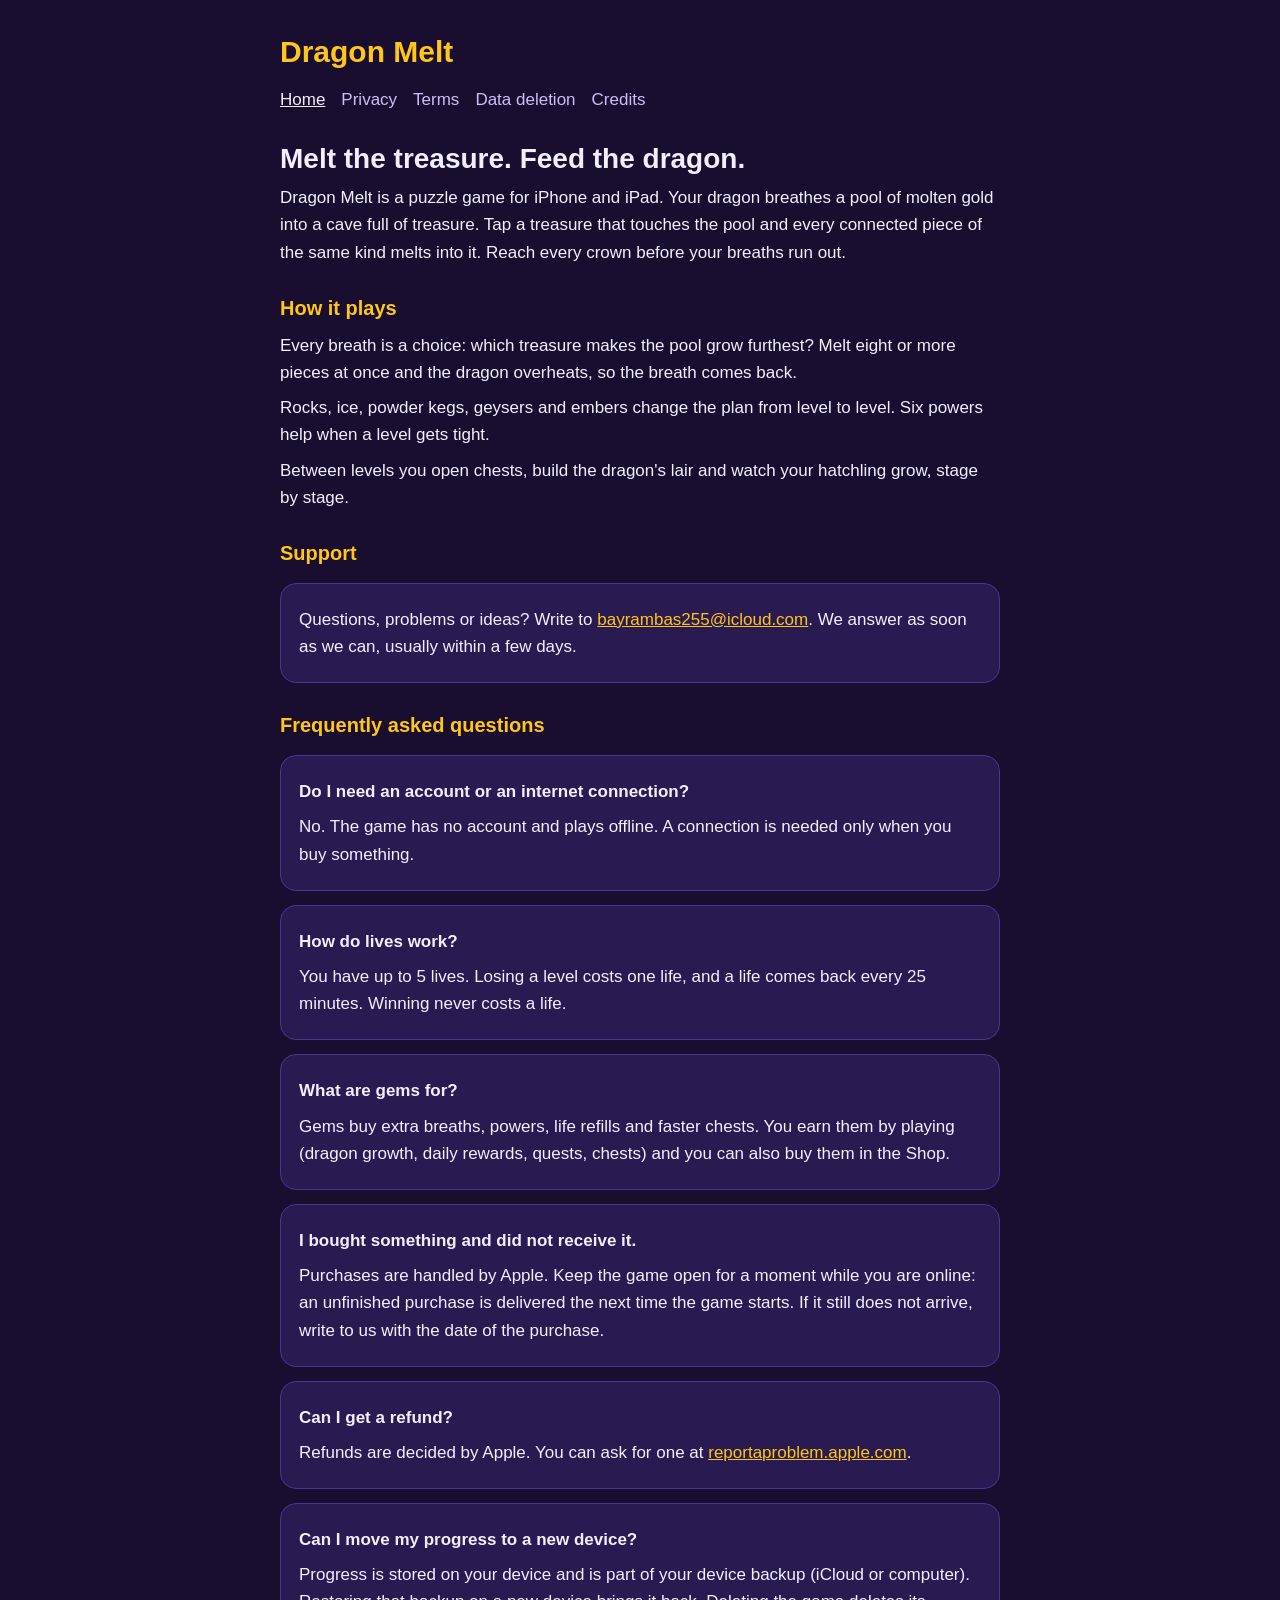
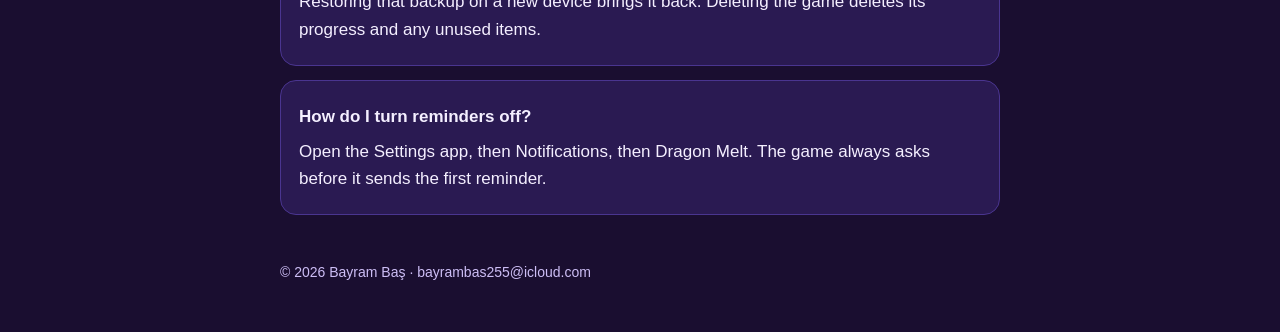
==== index.html @ 59db4603 "Dragon Melt support site: home, privacy policy, terms, data deletion, credits Co-Authored-By: Claude" ====
<!doctype html>
<html lang="en" dir="ltr">
<head>
<meta charset="utf-8">
<meta name="viewport" content="width=device-width, initial-scale=1">
<title>Dragon Melt</title>
<meta name="description" content="Melt the treasure. Feed the dragon.">
<link rel="stylesheet" href="style.css">
</head>
<body>
<header><a class="brand" href="">Dragon Melt</a><nav><a href="" aria-current="page">Home</a><a href="privacy/">Privacy</a><a href="terms/">Terms</a><a href="data-deletion/">Data deletion</a><a href="credits/">Credits</a></nav></header>
<main>
<h1>Melt the treasure. Feed the dragon.</h1>
<p>Dragon Melt is a puzzle game for iPhone and iPad. Your dragon breathes a pool of molten gold into a cave full of treasure. Tap a treasure that touches the pool and every connected piece of the same kind melts into it. Reach every crown before your breaths run out.</p><h2>How it plays</h2><p>Every breath is a choice: which treasure makes the pool grow furthest? Melt eight or more pieces at once and the dragon overheats, so the breath comes back.</p><p>Rocks, ice, powder kegs, geysers and embers change the plan from level to level. Six powers help when a level gets tight.</p><p>Between levels you open chests, build the dragon's lair and watch your hatchling grow, stage by stage.</p><h2>Support</h2><div class="card"><p>Questions, problems or ideas? Write to <a href="mailto:bayrambas255@icloud.com">bayrambas255@icloud.com</a>. We answer as soon as we can, usually within a few days.</p></div><h2>Frequently asked questions</h2><div class="card"><p><strong>Do I need an account or an internet connection?</strong></p><p>No. The game has no account and plays offline. A connection is needed only when you buy something.</p></div><div class="card"><p><strong>How do lives work?</strong></p><p>You have up to 5 lives. Losing a level costs one life, and a life comes back every 25 minutes. Winning never costs a life.</p></div><div class="card"><p><strong>What are gems for?</strong></p><p>Gems buy extra breaths, powers, life refills and faster chests. You earn them by playing (dragon growth, daily rewards, quests, chests) and you can also buy them in the Shop.</p></div><div class="card"><p><strong>I bought something and did not receive it.</strong></p><p>Purchases are handled by Apple. Keep the game open for a moment while you are online: an unfinished purchase is delivered the next time the game starts. If it still does not arrive, write to us with the date of the purchase.</p></div><div class="card"><p><strong>Can I get a refund?</strong></p><p>Refunds are decided by Apple. You can ask for one at <a href="https://reportaproblem.apple.com">reportaproblem.apple.com</a>.</p></div><div class="card"><p><strong>Can I move my progress to a new device?</strong></p><p>Progress is stored on your device and is part of your device backup (iCloud or computer). Restoring that backup on a new device brings it back. Deleting the game deletes its progress and any unused items.</p></div><div class="card"><p><strong>How do I turn reminders off?</strong></p><p>Open the Settings app, then Notifications, then Dragon Melt. The game always asks before it sends the first reminder.</p></div>
</main>
<footer><p>© 2026 Bayram Baş · bayrambas255@icloud.com</p></footer>
</body>
</html>
---- style.css ----
:root{--bg:#1a0e30;--panel:#2a1a52;--ink:#f4efff;--soft:#cdbef5;--gold:#ffc61a;--line:#4a3590}
*{box-sizing:border-box}
body{margin:0;background:var(--bg);color:var(--ink);font:17px/1.6 -apple-system,BlinkMacSystemFont,"Segoe UI",Roboto,"Noto Sans",sans-serif}
main,header,footer{max-width:760px;margin:0 auto;padding:0 20px}
header{padding-top:28px}
.brand{font-size:30px;font-weight:800;color:var(--gold);text-decoration:none}
nav{display:flex;flex-wrap:wrap;gap:6px 16px;margin:10px 0 0}
nav a{color:var(--soft);text-decoration:none}
nav a:hover,nav a[aria-current]{color:var(--ink);text-decoration:underline}
h1{font-size:28px;line-height:1.25;margin:28px 0 8px}
h2{font-size:20px;margin:26px 0 6px;color:var(--gold)}
p{margin:8px 0}
a{color:var(--gold);overflow-wrap:anywhere}
.card{background:var(--panel);border:1px solid var(--line);border-radius:16px;padding:14px 18px;margin:14px 0}
.note{color:var(--soft);font-size:15px}
footer{color:var(--soft);font-size:14px;padding:24px 20px 40px}
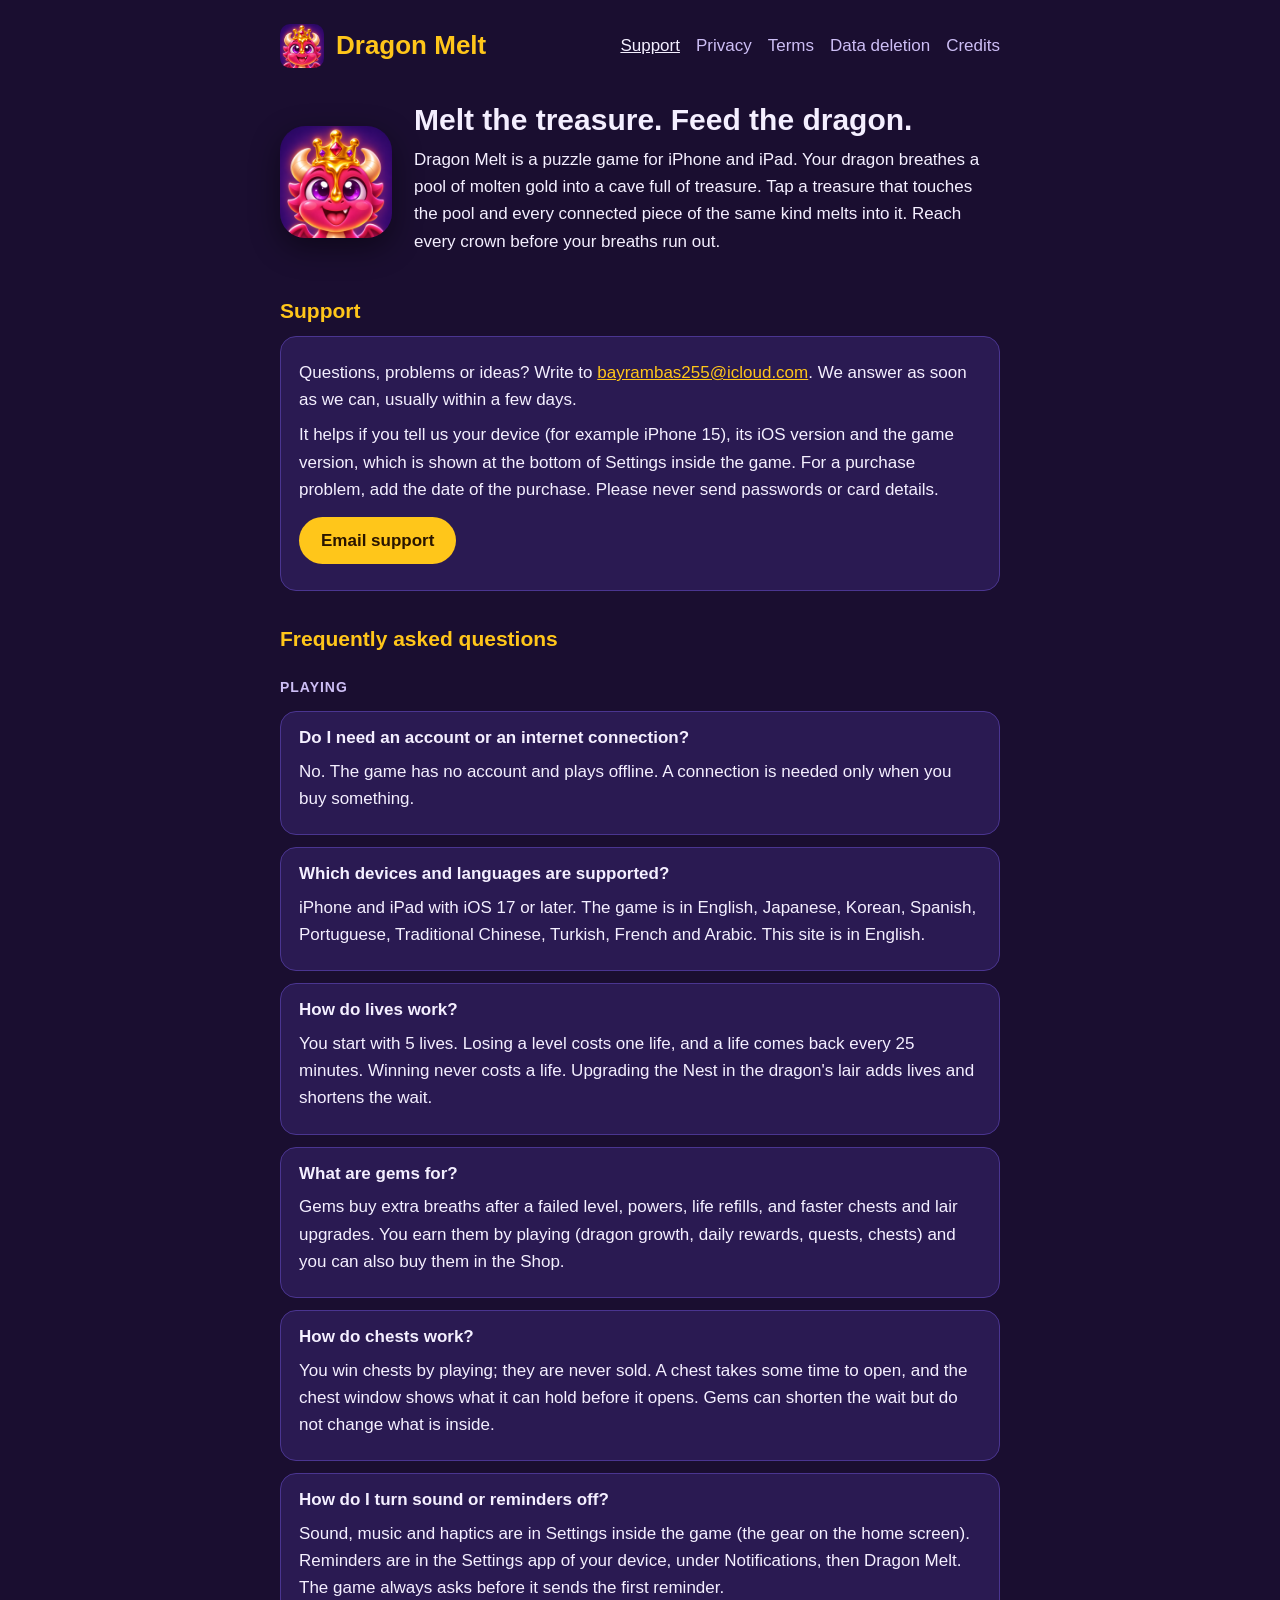
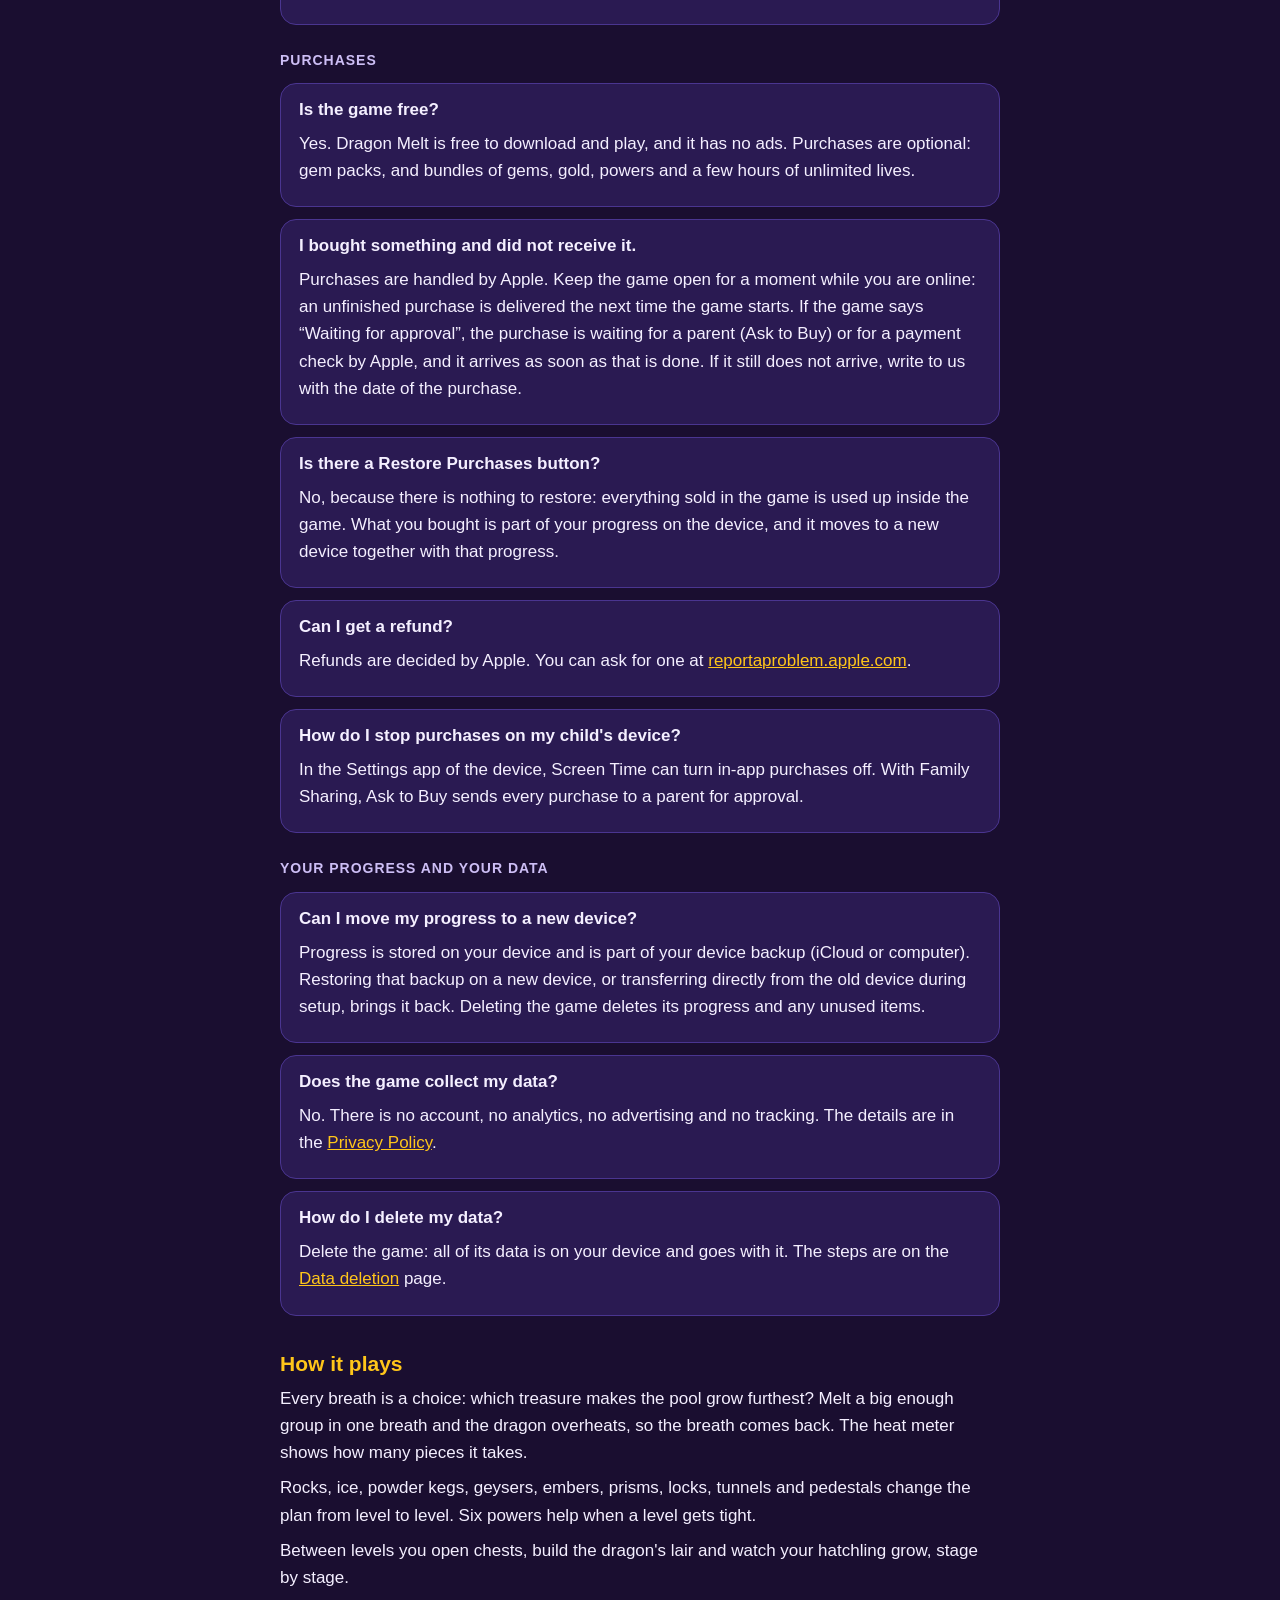
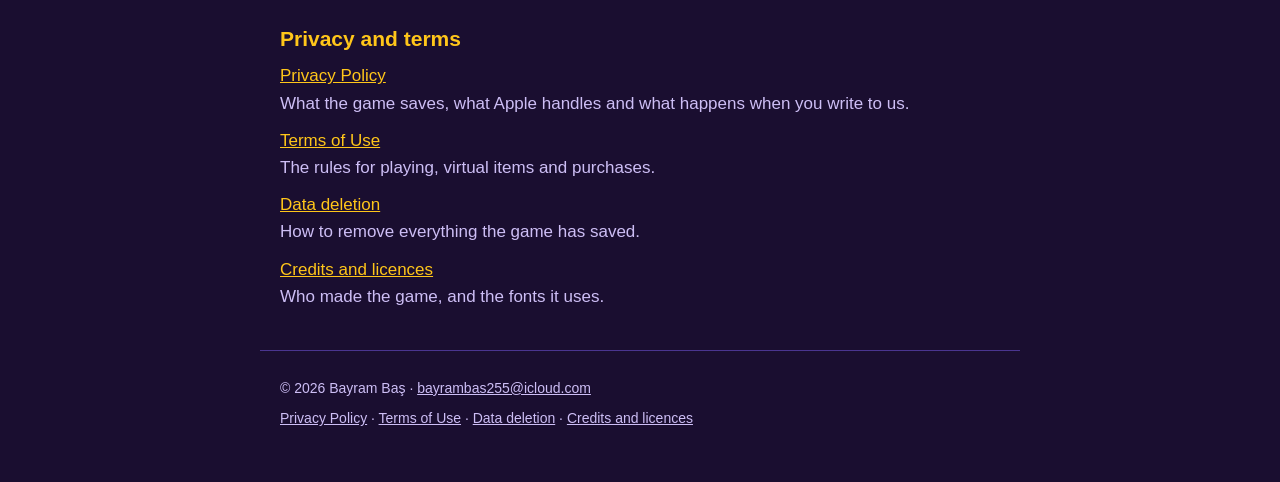
==== commit 1e874ae7: "Support, privacy policy and terms rewritten against the game's real behaviour Privacy: support email" ====
--- a/index.html
+++ b/index.html
@@ -3,16 +3,26 @@
 <head>
 <meta charset="utf-8">
 <meta name="viewport" content="width=device-width, initial-scale=1">
-<title>Dragon Melt</title>
-<meta name="description" content="Melt the treasure. Feed the dragon.">
+<title>Dragon Melt Support</title>
+<meta name="description" content="Support for Dragon Melt, a puzzle game for iPhone and iPad: contact, frequently asked questions, privacy policy and terms of use.">
+<link rel="canonical" href="https://bayrambas255.github.io/dragon-melt-support/">
+<meta property="og:url" content="https://bayrambas255.github.io/dragon-melt-support/">
+<meta property="og:type" content="website">
+<meta property="og:site_name" content="Dragon Melt">
+<meta property="og:title" content="Dragon Melt Support">
+<meta property="og:description" content="Support for Dragon Melt, a puzzle game for iPhone and iPad: contact, frequently asked questions, privacy policy and terms of use.">
+<meta property="og:image" content="https://bayrambas255.github.io/dragon-melt-support/icon.png">
+<meta name="twitter:card" content="summary">
+<meta name="theme-color" content="#1a0e30">
+<link rel="icon" type="image/png" href="icon.png">
+<link rel="apple-touch-icon" href="icon.png">
 <link rel="stylesheet" href="style.css">
 </head>
 <body>
-<header><a class="brand" href="">Dragon Melt</a><nav><a href="" aria-current="page">Home</a><a href="privacy/">Privacy</a><a href="terms/">Terms</a><a href="data-deletion/">Data deletion</a><a href="credits/">Credits</a></nav></header>
+<header><a class="brand" href="./"><img src="icon.png" alt="" width="44" height="44">Dragon Melt</a><nav class="site" aria-label="Site"><a href="./" aria-current="page">Support</a><a href="privacy/">Privacy</a><a href="terms/">Terms</a><a href="data-deletion/">Data deletion</a><a href="credits/">Credits</a></nav></header>
 <main>
-<h1>Melt the treasure. Feed the dragon.</h1>
-<p>Dragon Melt is a puzzle game for iPhone and iPad. Your dragon breathes a pool of molten gold into a cave full of treasure. Tap a treasure that touches the pool and every connected piece of the same kind melts into it. Reach every crown before your breaths run out.</p><h2>How it plays</h2><p>Every breath is a choice: which treasure makes the pool grow furthest? Melt eight or more pieces at once and the dragon overheats, so the breath comes back.</p><p>Rocks, ice, powder kegs, geysers and embers change the plan from level to level. Six powers help when a level gets tight.</p><p>Between levels you open chests, build the dragon's lair and watch your hatchling grow, stage by stage.</p><h2>Support</h2><div class="card"><p>Questions, problems or ideas? Write to <a href="mailto:bayrambas255@icloud.com">bayrambas255@icloud.com</a>. We answer as soon as we can, usually within a few days.</p></div><h2>Frequently asked questions</h2><div class="card"><p><strong>Do I need an account or an internet connection?</strong></p><p>No. The game has no account and plays offline. A connection is needed only when you buy something.</p></div><div class="card"><p><strong>How do lives work?</strong></p><p>You have up to 5 lives. Losing a level costs one life, and a life comes back every 25 minutes. Winning never costs a life.</p></div><div class="card"><p><strong>What are gems for?</strong></p><p>Gems buy extra breaths, powers, life refills and faster chests. You earn them by playing (dragon growth, daily rewards, quests, chests) and you can also buy them in the Shop.</p></div><div class="card"><p><strong>I bought something and did not receive it.</strong></p><p>Purchases are handled by Apple. Keep the game open for a moment while you are online: an unfinished purchase is delivered the next time the game starts. If it still does not arrive, write to us with the date of the purchase.</p></div><div class="card"><p><strong>Can I get a refund?</strong></p><p>Refunds are decided by Apple. You can ask for one at <a href="https://reportaproblem.apple.com">reportaproblem.apple.com</a>.</p></div><div class="card"><p><strong>Can I move my progress to a new device?</strong></p><p>Progress is stored on your device and is part of your device backup (iCloud or computer). Restoring that backup on a new device brings it back. Deleting the game deletes its progress and any unused items.</p></div><div class="card"><p><strong>How do I turn reminders off?</strong></p><p>Open the Settings app, then Notifications, then Dragon Melt. The game always asks before it sends the first reminder.</p></div>
+<div class="hero"><img src="icon.png" alt="Dragon Melt app icon" width="112" height="112"><div><h1>Melt the treasure. Feed the dragon.</h1><p>Dragon Melt is a puzzle game for iPhone and iPad. Your dragon breathes a pool of molten gold into a cave full of treasure. Tap a treasure that touches the pool and every connected piece of the same kind melts into it. Reach every crown before your breaths run out.</p></div></div><h2 id="support">Support</h2><div class="card"><p>Questions, problems or ideas? Write to <a href="mailto:bayrambas255@icloud.com">bayrambas255@icloud.com</a>. We answer as soon as we can, usually within a few days.</p><p>It helps if you tell us your device (for example iPhone 15), its iOS version and the game version, which is shown at the bottom of Settings inside the game. For a purchase problem, add the date of the purchase. Please never send passwords or card details.</p><p><a class="button" href="mailto:bayrambas255@icloud.com?subject=Dragon%20Melt%20support">Email support</a></p></div><h2 id="faq">Frequently asked questions</h2><h3>Playing</h3><div class="card"><h4>Do I need an account or an internet connection?</h4><p>No. The game has no account and plays offline. A connection is needed only when you buy something.</p></div><div class="card"><h4>Which devices and languages are supported?</h4><p>iPhone and iPad with iOS 17 or later. The game is in English, Japanese, Korean, Spanish, Portuguese, Traditional Chinese, Turkish, French and Arabic. This site is in English.</p></div><div class="card"><h4>How do lives work?</h4><p>You start with 5 lives. Losing a level costs one life, and a life comes back every 25 minutes. Winning never costs a life. Upgrading the Nest in the dragon's lair adds lives and shortens the wait.</p></div><div class="card"><h4>What are gems for?</h4><p>Gems buy extra breaths after a failed level, powers, life refills, and faster chests and lair upgrades. You earn them by playing (dragon growth, daily rewards, quests, chests) and you can also buy them in the Shop.</p></div><div class="card"><h4>How do chests work?</h4><p>You win chests by playing; they are never sold. A chest takes some time to open, and the chest window shows what it can hold before it opens. Gems can shorten the wait but do not change what is inside.</p></div><div class="card"><h4>How do I turn sound or reminders off?</h4><p>Sound, music and haptics are in Settings inside the game (the gear on the home screen). Reminders are in the Settings app of your device, under Notifications, then Dragon Melt. The game always asks before it sends the first reminder.</p></div><h3>Purchases</h3><div class="card"><h4>Is the game free?</h4><p>Yes. Dragon Melt is free to download and play, and it has no ads. Purchases are optional: gem packs, and bundles of gems, gold, powers and a few hours of unlimited lives.</p></div><div class="card"><h4>I bought something and did not receive it.</h4><p>Purchases are handled by Apple. Keep the game open for a moment while you are online: an unfinished purchase is delivered the next time the game starts. If the game says “Waiting for approval”, the purchase is waiting for a parent (Ask to Buy) or for a payment check by Apple, and it arrives as soon as that is done. If it still does not arrive, write to us with the date of the purchase.</p></div><div class="card"><h4>Is there a Restore Purchases button?</h4><p>No, because there is nothing to restore: everything sold in the game is used up inside the game. What you bought is part of your progress on the device, and it moves to a new device together with that progress.</p></div><div class="card"><h4>Can I get a refund?</h4><p>Refunds are decided by Apple. You can ask for one at <a href="https://reportaproblem.apple.com" rel="noopener">reportaproblem.apple.com</a>.</p></div><div class="card"><h4>How do I stop purchases on my child's device?</h4><p>In the Settings app of the device, Screen Time can turn in-app purchases off. With Family Sharing, Ask to Buy sends every purchase to a parent for approval.</p></div><h3>Your progress and your data</h3><div class="card"><h4>Can I move my progress to a new device?</h4><p>Progress is stored on your device and is part of your device backup (iCloud or computer). Restoring that backup on a new device, or transferring directly from the old device during setup, brings it back. Deleting the game deletes its progress and any unused items.</p></div><div class="card"><h4>Does the game collect my data?</h4><p>No. There is no account, no analytics, no advertising and no tracking. The details are in the <a href="privacy/">Privacy Policy</a>.</p></div><div class="card"><h4>How do I delete my data?</h4><p>Delete the game: all of its data is on your device and goes with it. The steps are on the <a href="data-deletion/">Data deletion</a> page.</p></div><h2 id="game">How it plays</h2><p>Every breath is a choice: which treasure makes the pool grow furthest? Melt a big enough group in one breath and the dragon overheats, so the breath comes back. The heat meter shows how many pieces it takes.</p><p>Rocks, ice, powder kegs, geysers, embers, prisms, locks, tunnels and pedestals change the plan from level to level. Six powers help when a level gets tight.</p><p>Between levels you open chests, build the dragon's lair and watch your hatchling grow, stage by stage.</p><h2 id="legal">Privacy and terms</h2><ul class="links"><li><a href="privacy/">Privacy Policy</a><br><span>What the game saves, what Apple handles and what happens when you write to us.</span></li><li><a href="terms/">Terms of Use</a><br><span>The rules for playing, virtual items and purchases.</span></li><li><a href="data-deletion/">Data deletion</a><br><span>How to remove everything the game has saved.</span></li><li><a href="credits/">Credits and licences</a><br><span>Who made the game, and the fonts it uses.</span></li></ul>
 </main>
-<footer><p>© 2026 Bayram Baş · bayrambas255@icloud.com</p></footer>
+<footer><p>© 2026 Bayram Baş · <a href="mailto:bayrambas255@icloud.com">bayrambas255@icloud.com</a></p><p><a href="privacy/">Privacy Policy</a> · <a href="terms/">Terms of Use</a> · <a href="data-deletion/">Data deletion</a> · <a href="credits/">Credits and licences</a></p></footer>
 </body>
 </html>
--- a/style.css
+++ b/style.css
@@ -1,16 +1,36 @@
-:root{--bg:#1a0e30;--panel:#2a1a52;--ink:#f4efff;--soft:#cdbef5;--gold:#ffc61a;--line:#4a3590}
+:root{--bg:#1a0e30;--panel:#2a1a52;--ink:#f4efff;--soft:#cdbef5;--gold:#ffc61a;--line:#4a3590;--button-ink:#2a1500}
 *{box-sizing:border-box}
+html{-webkit-text-size-adjust:100%}
 body{margin:0;background:var(--bg);color:var(--ink);font:17px/1.6 -apple-system,BlinkMacSystemFont,"Segoe UI",Roboto,"Noto Sans",sans-serif}
 main,header,footer{max-width:760px;margin:0 auto;padding:0 20px}
-header{padding-top:28px}
-.brand{font-size:30px;font-weight:800;color:var(--gold);text-decoration:none}
-nav{display:flex;flex-wrap:wrap;gap:6px 16px;margin:10px 0 0}
-nav a{color:var(--soft);text-decoration:none}
-nav a:hover,nav a[aria-current]{color:var(--ink);text-decoration:underline}
-h1{font-size:28px;line-height:1.25;margin:28px 0 8px}
-h2{font-size:20px;margin:26px 0 6px;color:var(--gold)}
+header{padding-top:24px;display:flex;flex-wrap:wrap;align-items:center;justify-content:space-between;gap:8px 20px}
+.brand{display:inline-flex;align-items:center;gap:12px;font-size:26px;font-weight:800;color:var(--gold);text-decoration:none}
+.brand img{width:44px;height:44px;border-radius:22.5%}
+.site{display:flex;flex-wrap:wrap;gap:2px 16px}
+.site a{color:var(--soft);text-decoration:none;padding:6px 0}
+.site a:hover,.site a[aria-current]{color:var(--ink);text-decoration:underline}
+.hero{display:flex;gap:22px;align-items:center;margin:34px 0 8px}
+.hero img{width:112px;height:112px;border-radius:22.5%;flex:none;box-shadow:0 10px 30px rgba(0,0,0,.45)}
+.hero h1{margin:0 0 8px}
+h1{font-size:30px;line-height:1.2;margin:30px 0 8px;text-wrap:balance}
+h2{font-size:21px;line-height:1.3;margin:34px 0 8px;color:var(--gold)}
+h3{font-size:14px;letter-spacing:.07em;text-transform:uppercase;color:var(--soft);margin:24px 0 4px}
+h4{font-size:17px;line-height:1.4;margin:0 0 4px}
 p{margin:8px 0}
+ul,ol{margin:8px 0;padding-left:24px}
+li{margin:4px 0}
 a{color:var(--gold);overflow-wrap:anywhere}
-.card{background:var(--panel);border:1px solid var(--line);border-radius:16px;padding:14px 18px;margin:14px 0}
+a:focus-visible{outline:2px solid var(--gold);outline-offset:3px;border-radius:4px}
+.card{background:var(--panel);border:1px solid var(--line);border-radius:16px;padding:14px 18px;margin:12px 0}
+.button{display:inline-block;background:var(--gold);color:var(--button-ink);font-weight:700;text-decoration:none;padding:10px 22px;border-radius:999px;margin:6px 0 4px}
 .note{color:var(--soft);font-size:15px}
-footer{color:var(--soft);font-size:14px;padding:24px 20px 40px}
+.toc ol{columns:2;column-gap:32px;margin:0}
+.toc a{text-decoration:none}
+.toc a:hover{text-decoration:underline}
+.links{list-style:none;padding:0}
+.links li{margin:10px 0}
+.links span{color:var(--soft)}
+footer{color:var(--soft);font-size:14px;margin-top:40px;padding-top:18px;padding-bottom:44px;border-top:1px solid var(--line)}
+footer a{color:var(--soft)}
+@media(max-width:520px){.hero{flex-direction:column;align-items:flex-start;gap:14px}.toc ol{columns:1}h1{font-size:26px}}
+@media print{body{background:#fff;color:#000}h2,h3,a,.brand,.note,footer,footer a,.links span{color:#000}.card{background:none;border-color:#999}.site,.button{display:none}}
